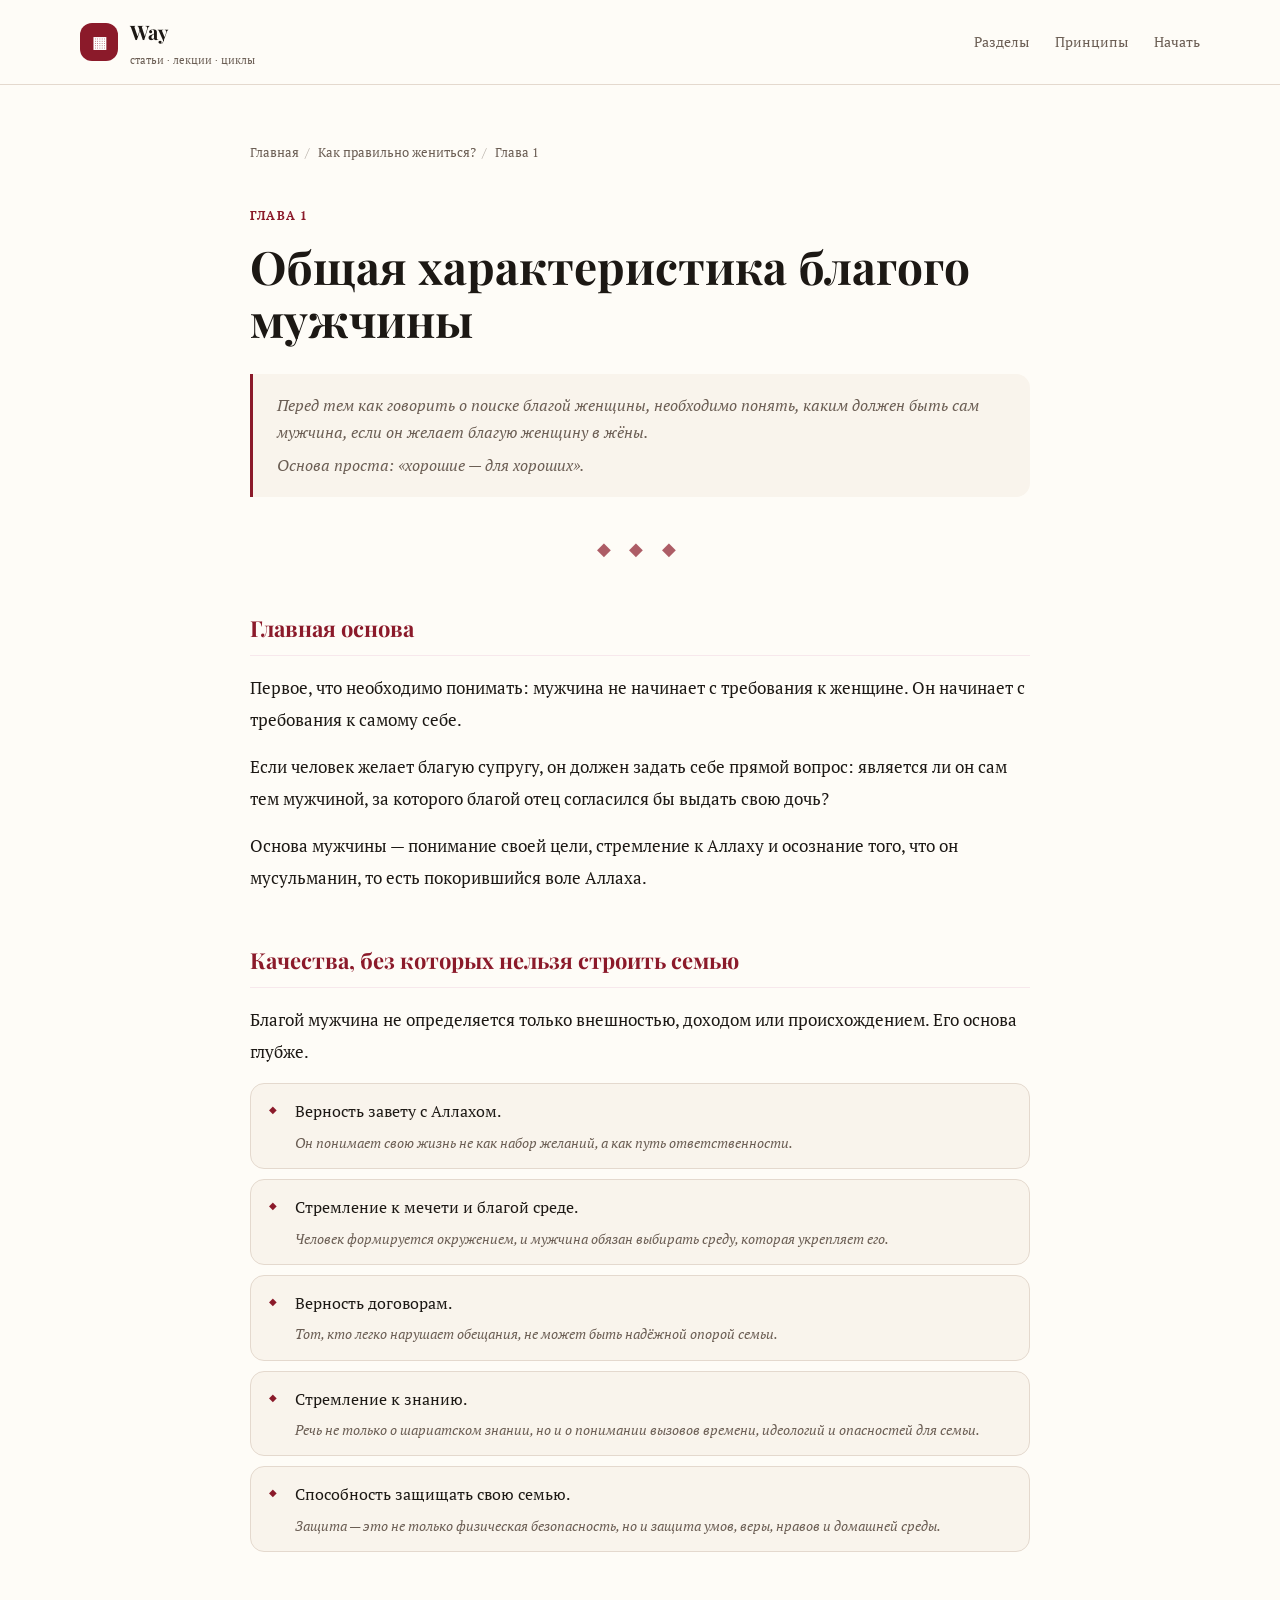
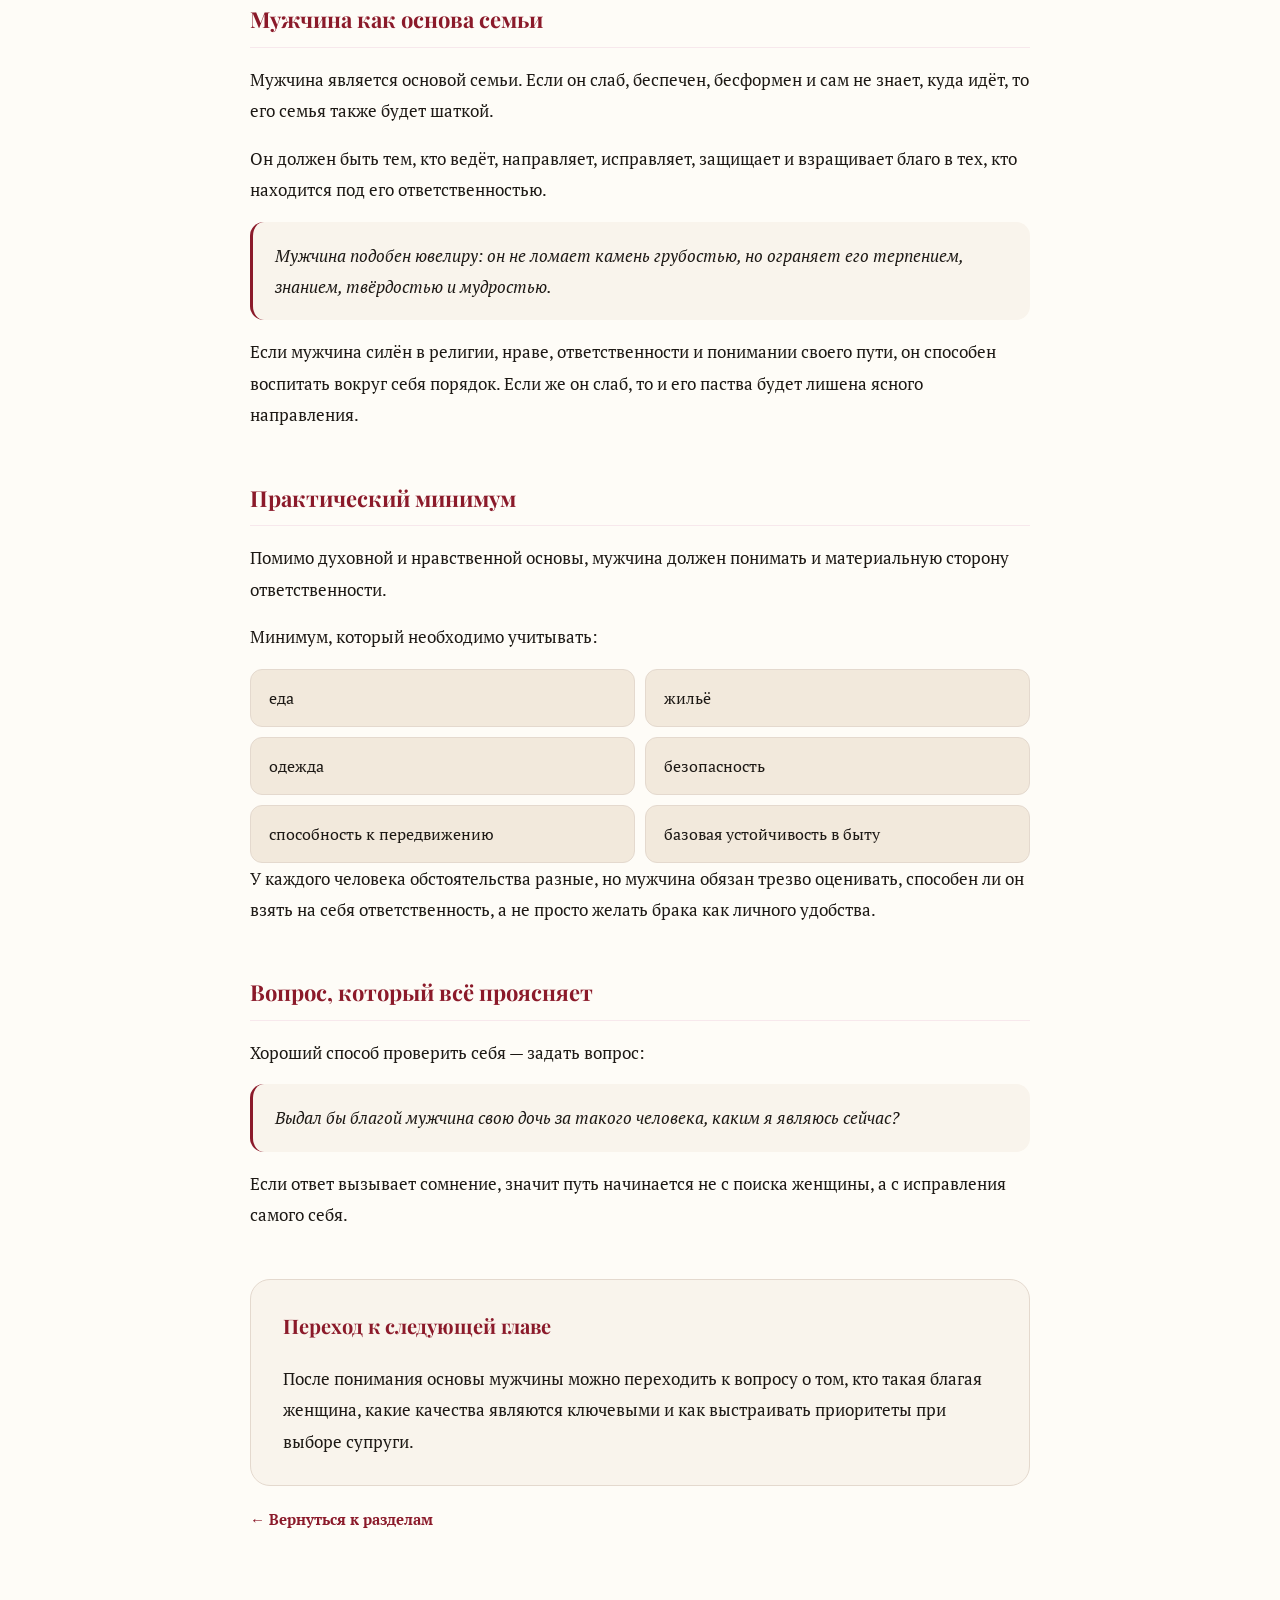
==== chapter1.html @ cffeb246 "Add files via upload" ====
<!doctype html>
<html lang="ru">
<head>
  <meta charset="utf-8" />
  <meta name="viewport" content="width=device-width, initial-scale=1" />
  <title>Общая характеристика благого мужчины — The Straight Way</title>
  <meta name="description" content="Первая глава цикла «Как правильно жениться?» — о качествах благого мужчины, ответственности перед семьёй и подготовке к браку." />
  <meta name="robots" content="index, follow" />
  <link rel="preconnect" href="https://fonts.googleapis.com" />
  <link rel="preconnect" href="https://fonts.gstatic.com" crossorigin />
  <link href="https://fonts.googleapis.com/css2?family=Playfair+Display:wght@400;600;700&family=PT+Serif:ital,wght@0,400;0,700;1,400&display=swap" rel="stylesheet" />
  <link rel="stylesheet" href="styles.css" />
</head>
<body>
  <header class="topbar">
    <div class="container nav">
      <a class="brand" href="index.html" aria-label="На главную">
        <span class="brand-icon">▦</span>
        <span><strong>Way</strong><small>статьи · лекции · циклы</small></span>
      </a>
      <nav class="nav-links">
        <a href="index.html#sections">Разделы</a>
        <a href="index.html#privacy">Принципы</a>
        <a href="index.html#start">Начать</a>
      </nav>
    </div>
  </header>

  <main class="container article-wrap">
    <div class="article-breadcrumb">
      <a href="index.html">Главная</a><span>/</span>
      <a href="index.html#sections">Как правильно жениться?</a><span>/</span>
      Глава 1
    </div>

    <span class="article-eyebrow">Глава 1</span>
    <h1>Общая характеристика благого мужчины</h1>

    <div class="article-intro">
      <p>Перед тем как говорить о поиске благой женщины, необходимо понять, каким должен быть сам мужчина, если он желает благую женщину в жёны.</p>
      <p>Основа проста: «хорошие — для хороших».</p>
    </div>

    <div class="article-ornament">◆ ◆ ◆</div>

    <section class="article-section">
      <h2>Главная основа</h2>
      <p>Первое, что необходимо понимать: мужчина не начинает с требования к женщине. Он начинает с требования к самому себе.</p>
      <p>Если человек желает благую супругу, он должен задать себе прямой вопрос: является ли он сам тем мужчиной, за которого благой отец согласился бы выдать свою дочь?</p>
      <p>Основа мужчины — понимание своей цели, стремление к Аллаху и осознание того, что он мусульманин, то есть покорившийся воле Аллаха.</p>
    </section>

    <section class="article-section">
      <h2>Качества, без которых нельзя строить семью</h2>
      <p>Благой мужчина не определяется только внешностью, доходом или происхождением. Его основа глубже.</p>

      <ul class="quality-list">
        <li>Верность завету с Аллахом.<span class="quality-note">Он понимает свою жизнь не как набор желаний, а как путь ответственности.</span></li>
        <li>Стремление к мечети и благой среде.<span class="quality-note">Человек формируется окружением, и мужчина обязан выбирать среду, которая укрепляет его.</span></li>
        <li>Верность договорам.<span class="quality-note">Тот, кто легко нарушает обещания, не может быть надёжной опорой семьи.</span></li>
        <li>Стремление к знанию.<span class="quality-note">Речь не только о шариатском знании, но и о понимании вызовов времени, идеологий и опасностей для семьи.</span></li>
        <li>Способность защищать свою семью.<span class="quality-note">Защита — это не только физическая безопасность, но и защита умов, веры, нравов и домашней среды.</span></li>
      </ul>
    </section>

    <section class="article-section">
      <h2>Мужчина как основа семьи</h2>
      <p>Мужчина является основой семьи. Если он слаб, беспечен, бесформен и сам не знает, куда идёт, то его семья также будет шаткой.</p>
      <p>Он должен быть тем, кто ведёт, направляет, исправляет, защищает и взращивает благо в тех, кто находится под его ответственностью.</p>

      <blockquote><p>Мужчина подобен ювелиру: он не ломает камень грубостью, но ограняет его терпением, знанием, твёрдостью и мудростью.</p></blockquote>

      <p>Если мужчина силён в религии, нраве, ответственности и понимании своего пути, он способен воспитать вокруг себя порядок. Если же он слаб, то и его паства будет лишена ясного направления.</p>
    </section>

    <section class="article-section">
      <h2>Практический минимум</h2>
      <p>Помимо духовной и нравственной основы, мужчина должен понимать и материальную сторону ответственности.</p>
      <p>Минимум, который необходимо учитывать:</p>

      <ul class="aspects-list">
        <li>еда</li>
        <li>жильё</li>
        <li>одежда</li>
        <li>безопасность</li>
        <li>способность к передвижению</li>
        <li>базовая устойчивость в быту</li>
      </ul>

      <p>У каждого человека обстоятельства разные, но мужчина обязан трезво оценивать, способен ли он взять на себя ответственность, а не просто желать брака как личного удобства.</p>
    </section>

    <section class="article-section">
      <h2>Вопрос, который всё проясняет</h2>
      <p>Хороший способ проверить себя — задать вопрос:</p>
      <blockquote><p>Выдал бы благой мужчина свою дочь за такого человека, каким я являюсь сейчас?</p></blockquote>
      <p>Если ответ вызывает сомнение, значит путь начинается не с поиска женщины, а с исправления самого себя.</p>
    </section>

    <section class="article-leadout">
      <div class="article-section">
        <h2>Переход к следующей главе</h2>
        <p>После понимания основы мужчины можно переходить к вопросу о том, кто такая благая женщина, какие качества являются ключевыми и как выстраивать приоритеты при выборе супруги.</p>
      </div>
    </section>

    <a class="back-link" href="index.html#sections">← Вернуться к разделам</a>
  </main>
</body>
</html>
---- styles.css ----
/* ── Variables ── */
:root{--bg:#FEFCF7;--bg-card:#F9F4EC;--cream:#F2E9DC;--line:#E4D9CE;--text:#1C1814;--muted:#6B5E54;--muted-light:#A8998F;--burgundy:#8B1A2A;--burgundy-dk:#6D1421;--burgundy-pale:#F7E8EC}

/* ── Reset ── */
*{box-sizing:border-box}html{scroll-behavior:smooth}body{margin:0;font-family:'PT Serif',Georgia,serif;background:var(--bg);color:var(--text);line-height:1.75}.container{width:min(1120px,calc(100% - 32px));margin:0 auto}

/* ── Topbar ── */
.topbar{position:sticky;top:0;z-index:10;border-bottom:1px solid var(--line);background:rgba(254,252,247,.95);backdrop-filter:blur(16px)}.nav{display:flex;align-items:center;justify-content:space-between;padding:14px 0}.brand{display:flex;gap:12px;align-items:center;text-decoration:none;color:var(--text)}.brand-icon{display:grid;place-items:center;width:38px;height:38px;border-radius:12px;background:var(--burgundy);color:#fff;font-weight:800;font-size:16px}.brand strong{font-family:'Playfair Display',Georgia,serif;font-size:20px;color:var(--text)}.brand small{display:block;color:var(--muted);font-size:11px;margin-top:2px}.nav-links{display:flex;gap:26px}.nav-links a{color:var(--muted);text-decoration:none;font-size:14px}.nav-links a:hover{color:var(--burgundy)}

/* ── Hero ── */
.hero{padding:80px 0 64px}.hero h1{font-family:'Playfair Display',Georgia,serif;font-size:clamp(72px,12vw,120px);line-height:1;margin:0 0 36px;letter-spacing:-.04em;color:var(--text)}.actions{display:flex;gap:12px;flex-wrap:wrap}.button{display:inline-flex;border-radius:14px;padding:14px 24px;text-decoration:none;font-weight:700;font-size:15px;font-family:'PT Serif',Georgia,serif;transition:all .18s}.primary{background:var(--burgundy);color:#fff}.primary:hover{background:var(--burgundy-dk)}.secondary{background:var(--cream);color:var(--text);border:1px solid var(--line)}.secondary:hover{background:var(--line)}

/* ── Sections ── */
.section-block{padding:20px 0 80px}.section-title{display:flex;justify-content:space-between;gap:20px;align-items:flex-end;margin-bottom:28px;padding-bottom:14px;border-bottom:2px solid var(--burgundy)}.section-title h2,.final-card h2{font-family:'Playfair Display',Georgia,serif;font-size:38px;margin:0;color:var(--text)}.section-title p{color:var(--muted);margin:8px 0 0;font-size:15px}.search{position:relative;min-width:300px}.search span{position:absolute;left:14px;top:13px;color:var(--muted-light)}.search input{width:100%;border:1px solid var(--line);background:#fff;color:var(--text);border-radius:14px;padding:13px 14px 13px 40px;outline:none;font-family:'PT Serif',Georgia,serif;font-size:14px}.search input::placeholder{color:var(--muted-light)}.search input:focus{border-color:var(--burgundy)}

/* ── Accordion ── */
.accordion{display:grid;gap:14px}.panel{border:1px solid var(--line);background:var(--bg-card);border-radius:20px;overflow:hidden}.panel[hidden]{display:none}.panel-head{width:100%;display:flex;justify-content:space-between;gap:20px;background:transparent;color:var(--text);border:0;text-align:left;padding:24px 28px;cursor:pointer;transition:background .15s}.panel-head:hover{background:var(--cream)}.panel.open>.panel-head{background:var(--cream)}.panel-head em{font-style:normal;display:inline-block;color:var(--burgundy);font-size:11px;border:1px solid var(--burgundy-pale);background:var(--burgundy-pale);border-radius:999px;padding:5px 12px;margin-bottom:10px;letter-spacing:.06em;font-weight:700;text-transform:uppercase}.panel-head strong{display:block;font-family:'Playfair Display',Georgia,serif;font-size:22px;color:var(--text)}.panel-head small{display:block;color:var(--muted);font-size:14px;line-height:1.65;max-width:780px;margin-top:6px}.panel-head i{font-style:normal;font-size:20px;transition:.2s;color:var(--muted-light);flex-shrink:0;margin-top:6px}.panel.open .panel-head i{transform:rotate(180deg)}.panel-body{display:none;border-top:1px solid var(--line);padding:24px 28px;background:#fff}.panel.open .panel-body{display:block}

/* ── Chapter grid ── */
.chapter-grid{counter-reset:item;list-style:none;display:grid;grid-template-columns:repeat(2,minmax(0,1fr));gap:10px;margin:0;padding:0}.chapter-grid li{border:1px solid var(--line);background:var(--bg);border-radius:14px;padding:16px 18px;color:var(--text);transition:border-color .15s,background .15s;font-size:15px;line-height:1.5}.chapter-grid li::before{counter-increment:item;content:"Глава " counter(item);display:block;color:var(--burgundy);font-size:11px;font-weight:700;text-transform:uppercase;letter-spacing:.07em;margin-bottom:6px}.chapter-grid li:first-child{border-left:3px solid var(--burgundy);background:var(--burgundy-pale);cursor:pointer}.chapter-grid li:first-child:hover{background:#f0d8de}.chapter-grid li:first-child a{color:var(--text);text-decoration:none;display:block;font-weight:700}.chapter-grid li:first-child a:hover{color:var(--burgundy)}

/* ── Info cards ── */
.cards{display:grid;grid-template-columns:repeat(3,1fr);gap:14px;padding-bottom:80px}.info-card{border:1px solid var(--line);background:var(--bg-card);border-radius:22px;padding:26px}.info-card h3{font-family:'Playfair Display',Georgia,serif;font-size:20px;margin:0 0 12px;color:var(--text)}.info-card p{color:var(--muted);line-height:1.7;margin:0;font-size:15px}

/* ── Final card ── */
.final-card{background:var(--burgundy);color:#fff;border-radius:26px;padding:40px;margin-bottom:80px}.final-card h2{font-family:'Playfair Display',Georgia,serif;color:#fff;margin:0 0 16px}.final-card p{max-width:760px;color:rgba(255,255,255,.82);line-height:1.75;margin:0;font-size:16px}

/* ── Article / Chapter page ── */
.article-wrap{padding:56px 0 100px;max-width:780px}.article-breadcrumb{font-size:13px;color:var(--muted);margin-bottom:36px}.article-breadcrumb a{color:var(--muted);text-decoration:none}.article-breadcrumb a:hover{color:var(--burgundy)}.article-breadcrumb span{margin:0 6px;opacity:.5}.article-eyebrow{display:inline-block;color:var(--burgundy);font-size:12px;font-weight:700;text-transform:uppercase;letter-spacing:.1em;margin-bottom:14px}.article-wrap h1{font-family:'Playfair Display',Georgia,serif;font-size:clamp(28px,5vw,46px);line-height:1.15;margin:0 0 28px;color:var(--text)}.article-intro{background:var(--bg-card);border-left:3px solid var(--burgundy);border-radius:0 14px 14px 0;padding:18px 24px;margin:0 0 36px;color:var(--muted);font-style:italic;font-size:16px;line-height:1.7}.article-intro p{margin:0 0 6px}.article-intro p:last-child{margin:0}.article-ornament{text-align:center;color:var(--burgundy);font-size:18px;letter-spacing:.4em;margin:0 0 44px;opacity:.7}.article-section{margin-bottom:48px}.article-section h2{font-family:'Playfair Display',Georgia,serif;font-size:22px;color:var(--burgundy);margin:0 0 16px;padding-bottom:8px;border-bottom:1px solid var(--burgundy-pale)}.article-section p{margin:0 0 16px;font-size:17px;line-height:1.85}.article-section p:last-child{margin:0}.article-section blockquote{margin:16px 0;padding:18px 22px;background:var(--bg-card);border-radius:14px;border-left:3px solid var(--burgundy);font-style:italic;font-size:16px;line-height:1.75}.article-section blockquote p{margin:0}.quality-list{list-style:none;padding:0;margin:0 0 8px;display:grid;gap:10px}.quality-list li{background:var(--bg-card);border:1px solid var(--line);border-radius:14px;padding:14px 18px 14px 44px;font-size:16px;line-height:1.65;position:relative}.quality-list li::before{content:"◆";color:var(--burgundy);font-size:10px;position:absolute;left:18px;top:18px}.quality-note{display:block;color:var(--muted);font-size:14px;margin-top:7px;line-height:1.6;font-style:italic}.aspects-list{list-style:none;padding:0;margin:0;display:grid;grid-template-columns:repeat(2,1fr);gap:10px}.aspects-list li{background:var(--cream);border:1px solid var(--line);border-radius:12px;padding:14px 18px;font-size:16px}.article-leadout{background:var(--bg-card);border:1px solid var(--line);border-radius:20px;padding:28px 32px;margin-top:20px}.article-leadout .article-section{margin:0}.article-leadout h2{border-bottom:none;margin-bottom:12px;font-size:20px}.back-link{display:inline-flex;margin-top:20px;color:var(--burgundy);text-decoration:none;font-size:15px;font-weight:700}.back-link:hover{text-decoration:underline}

/* ── Responsive ── */
@media(max-width:820px){.nav-links{display:none}.hero{padding:48px 0 40px}.hero h1{font-size:56px}.section-title{display:block}.search{display:block;min-width:0;margin-top:16px}.chapter-grid,.cards{grid-template-columns:1fr}.aspects-list{grid-template-columns:1fr}.article-wrap{padding:40px 0 60px}}
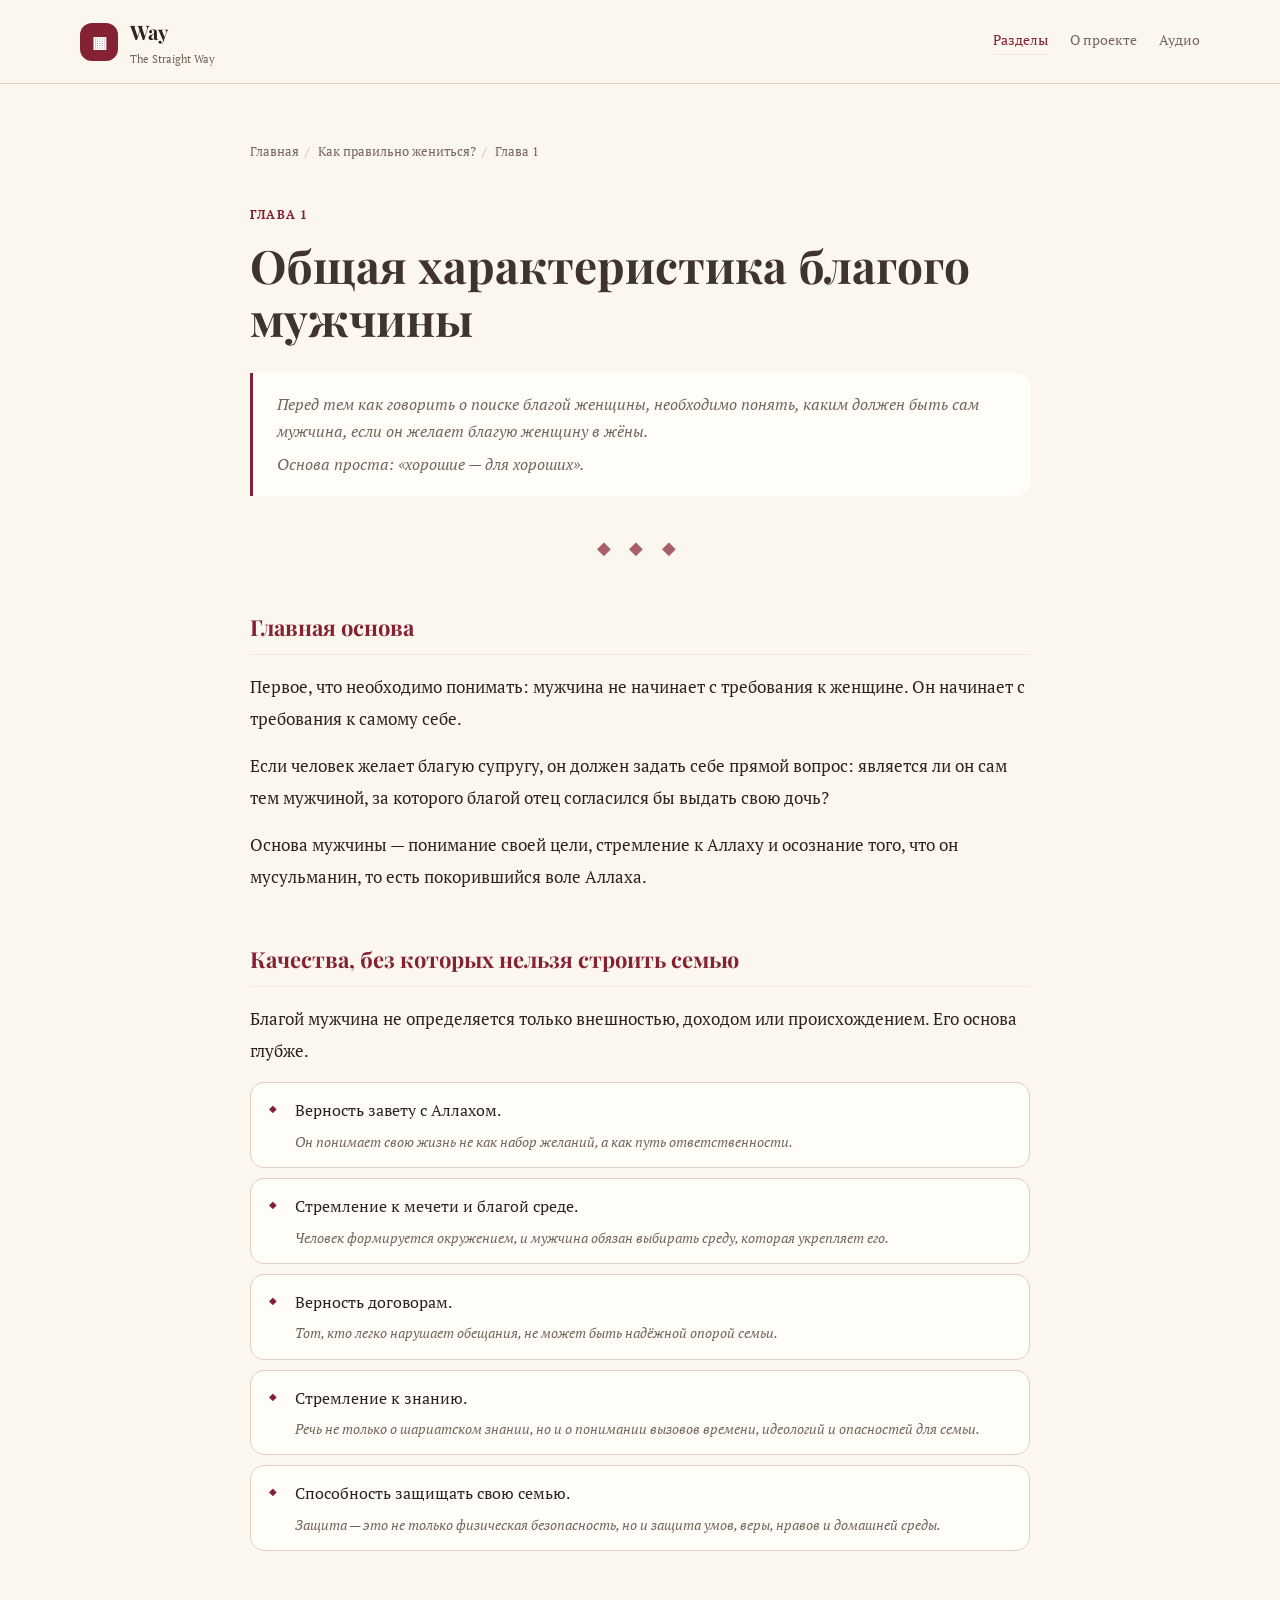
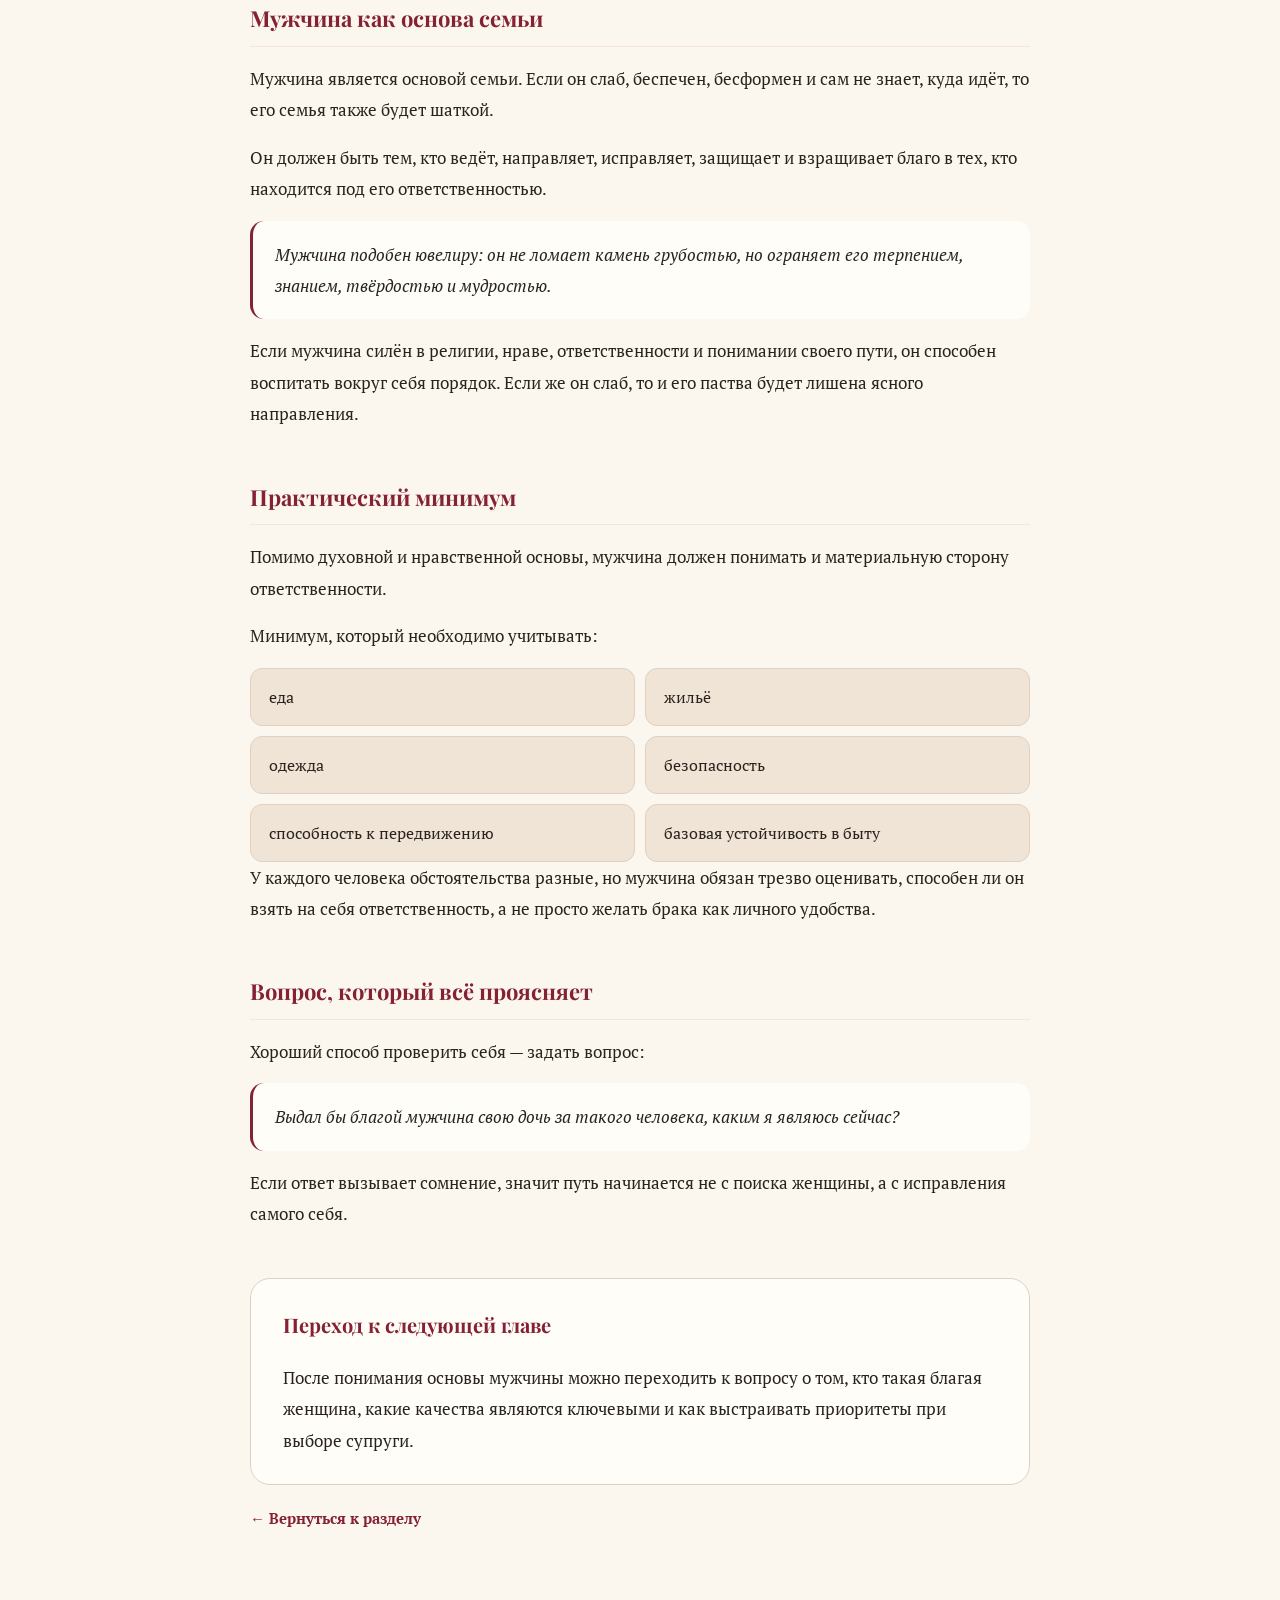
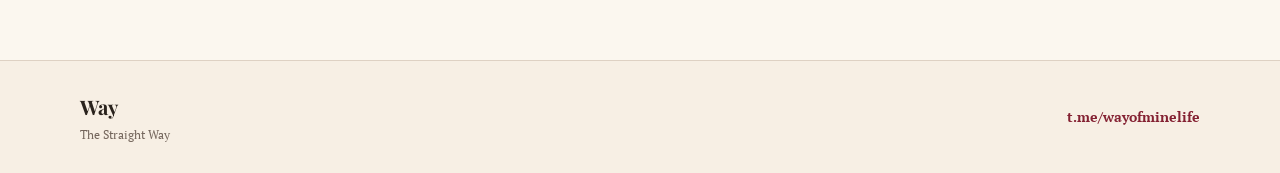
==== commit b1881115: "Add files via upload" ====
--- a/chapter1.html
+++ b/chapter1.html
@@ -16,12 +16,12 @@
     <div class="container nav">
       <a class="brand" href="index.html" aria-label="На главную">
         <span class="brand-icon">▦</span>
-        <span><strong>Way</strong><small>статьи · лекции · циклы</small></span>
+        <span><strong>Way</strong><small>The Straight Way</small></span>
       </a>
-      <nav class="nav-links">
-        <a href="index.html#sections">Разделы</a>
-        <a href="index.html#privacy">Принципы</a>
-        <a href="index.html#start">Начать</a>
+      <nav class="nav-links" aria-label="Главное меню">
+        <a class="active" href="index.html#sections">Разделы</a>
+        <a class="" href="about.html">О проекте</a>
+        <a class="" href="audio.html">Аудио</a>
       </nav>
     </div>
   </header>
@@ -29,7 +29,7 @@
   <main class="container article-wrap">
     <div class="article-breadcrumb">
       <a href="index.html">Главная</a><span>/</span>
-      <a href="index.html#sections">Как правильно жениться?</a><span>/</span>
+      <a href="marriage.html">Как правильно жениться?</a><span>/</span>
       Глава 1
     </div>
 
@@ -104,7 +104,17 @@
       </div>
     </section>
 
-    <a class="back-link" href="index.html#sections">← Вернуться к разделам</a>
+    <a class="back-link" href="marriage.html">← Вернуться к разделу</a>
   </main>
+  <footer class="site-footer">
+    <div class="container footer-inner">
+      <div>
+        <strong>Way</strong>
+        <span>The Straight Way</span>
+      </div>
+      <a href="https://t.me/wayofminelife" target="_blank" rel="noopener noreferrer">t.me/wayofminelife</a>
+    </div>
+  </footer>
+  <script src="script.js"></script>
 </body>
 </html>
--- a/styles.css
+++ b/styles.css
@@ -1,32 +1,47 @@
 /* ── Variables ── */
-:root{--bg:#FEFCF7;--bg-card:#F9F4EC;--cream:#F2E9DC;--line:#E4D9CE;--text:#1C1814;--muted:#6B5E54;--muted-light:#A8998F;--burgundy:#8B1A2A;--burgundy-dk:#6D1421;--burgundy-pale:#F7E8EC}
+:root{
+  --bg:#FBF7EF;
+  --bg-soft:#F7EFE4;
+  --bg-card:#FFFDF8;
+  --cream:#EFE4D5;
+  --line:#DED1C3;
+  --text:#2A231D;
+  --text-soft:#3E342C;
+  --muted:#74665C;
+  --muted-light:#A8998F;
+  --burgundy:#842132;
+  --burgundy-dk:#681927;
+  --burgundy-pale:#F4E2E6;
+  --shadow:0 14px 36px rgba(60,39,25,.07);
+}
 
 /* ── Reset ── */
-*{box-sizing:border-box}html{scroll-behavior:smooth}body{margin:0;font-family:'PT Serif',Georgia,serif;background:var(--bg);color:var(--text);line-height:1.75}.container{width:min(1120px,calc(100% - 32px));margin:0 auto}
+*{box-sizing:border-box}html{scroll-behavior:smooth}body{margin:0;font-family:'PT Serif',Georgia,serif;background:var(--bg);color:var(--text);line-height:1.75}.container{width:min(1120px,calc(100% - 32px));margin:0 auto}a{color:inherit}
 
 /* ── Topbar ── */
-.topbar{position:sticky;top:0;z-index:10;border-bottom:1px solid var(--line);background:rgba(254,252,247,.95);backdrop-filter:blur(16px)}.nav{display:flex;align-items:center;justify-content:space-between;padding:14px 0}.brand{display:flex;gap:12px;align-items:center;text-decoration:none;color:var(--text)}.brand-icon{display:grid;place-items:center;width:38px;height:38px;border-radius:12px;background:var(--burgundy);color:#fff;font-weight:800;font-size:16px}.brand strong{font-family:'Playfair Display',Georgia,serif;font-size:20px;color:var(--text)}.brand small{display:block;color:var(--muted);font-size:11px;margin-top:2px}.nav-links{display:flex;gap:26px}.nav-links a{color:var(--muted);text-decoration:none;font-size:14px}.nav-links a:hover{color:var(--burgundy)}
+.topbar{position:sticky;top:0;z-index:10;border-bottom:1px solid var(--line);background:rgba(251,247,239,.96);backdrop-filter:blur(16px)}.nav{display:flex;align-items:center;justify-content:space-between;padding:14px 0}.brand{display:flex;gap:12px;align-items:center;text-decoration:none;color:var(--text)}.brand-icon{display:grid;place-items:center;width:38px;height:38px;border-radius:12px;background:var(--burgundy);color:#fff;font-weight:800;font-size:16px}.brand strong{font-family:'Playfair Display',Georgia,serif;font-size:20px;color:var(--text)}.brand small{display:block;color:var(--muted);font-size:11px;margin-top:1px}.nav-links{display:flex;gap:22px}.nav-links a{color:var(--muted);text-decoration:none;font-size:14px;border-bottom:1px solid transparent;padding-bottom:2px}.nav-links a:hover,.nav-links a.active{color:var(--burgundy);border-bottom-color:var(--burgundy-pale)}
 
 /* ── Hero ── */
-.hero{padding:80px 0 64px}.hero h1{font-family:'Playfair Display',Georgia,serif;font-size:clamp(72px,12vw,120px);line-height:1;margin:0 0 36px;letter-spacing:-.04em;color:var(--text)}.actions{display:flex;gap:12px;flex-wrap:wrap}.button{display:inline-flex;border-radius:14px;padding:14px 24px;text-decoration:none;font-weight:700;font-size:15px;font-family:'PT Serif',Georgia,serif;transition:all .18s}.primary{background:var(--burgundy);color:#fff}.primary:hover{background:var(--burgundy-dk)}.secondary{background:var(--cream);color:var(--text);border:1px solid var(--line)}.secondary:hover{background:var(--line)}
+.hero{padding:76px 0 54px}.hero h1{font-family:'Playfair Display',Georgia,serif;font-size:clamp(62px,9vw,94px);font-weight:600;line-height:.98;margin:0 0 14px;letter-spacing:-.035em;color:var(--text-soft);text-rendering:optimizeLegibility}.hero-subtitle{margin:0 0 30px;max-width:560px;color:var(--muted);font-size:20px;line-height:1.55}.actions{display:flex;gap:12px;flex-wrap:wrap}.button{display:inline-flex;border-radius:14px;padding:13px 22px;text-decoration:none;font-weight:700;font-size:15px;font-family:'PT Serif',Georgia,serif;transition:all .18s}.primary{background:var(--burgundy);color:#fff}.primary:hover{background:var(--burgundy-dk)}
 
 /* ── Sections ── */
-.section-block{padding:20px 0 80px}.section-title{display:flex;justify-content:space-between;gap:20px;align-items:flex-end;margin-bottom:28px;padding-bottom:14px;border-bottom:2px solid var(--burgundy)}.section-title h2,.final-card h2{font-family:'Playfair Display',Georgia,serif;font-size:38px;margin:0;color:var(--text)}.section-title p{color:var(--muted);margin:8px 0 0;font-size:15px}.search{position:relative;min-width:300px}.search span{position:absolute;left:14px;top:13px;color:var(--muted-light)}.search input{width:100%;border:1px solid var(--line);background:#fff;color:var(--text);border-radius:14px;padding:13px 14px 13px 40px;outline:none;font-family:'PT Serif',Georgia,serif;font-size:14px}.search input::placeholder{color:var(--muted-light)}.search input:focus{border-color:var(--burgundy)}
+.section-block{padding:22px 0 84px}.section-title{display:flex;justify-content:space-between;gap:20px;align-items:flex-end;margin-bottom:28px;padding-bottom:14px;border-bottom:2px solid var(--burgundy)}.section-title h2,.final-card h2{font-family:'Playfair Display',Georgia,serif;font-size:36px;margin:0;color:var(--text)}.search-wrap{position:relative;width:min(380px,100%)}.search{position:relative;display:block}.search span{position:absolute;left:14px;top:13px;color:var(--muted-light)}.search input{width:100%;border:1px solid var(--line);background:#fff;color:var(--text);border-radius:14px;padding:13px 14px 13px 40px;outline:none;font-family:'PT Serif',Georgia,serif;font-size:14px;box-shadow:0 8px 20px rgba(70,45,25,.04)}.search input::placeholder{color:var(--muted-light)}.search input:focus{border-color:var(--burgundy)}.search-results{display:none;position:absolute;top:calc(100% + 8px);right:0;width:min(520px,calc(100vw - 32px));max-height:360px;overflow:auto;border:1px solid var(--line);background:#fff;border-radius:16px;box-shadow:var(--shadow);padding:8px;z-index:20}.search-results.open{display:block}.search-item{display:block;text-decoration:none;border-radius:12px;padding:12px 14px;color:var(--text)}.search-item:hover{background:var(--bg-soft)}.search-item strong{display:block;font-size:15px}.search-item span{display:block;color:var(--muted);font-size:13px;line-height:1.55;margin-top:3px}.search-empty{padding:12px 14px;color:var(--muted);font-size:14px}
 
 /* ── Accordion ── */
-.accordion{display:grid;gap:14px}.panel{border:1px solid var(--line);background:var(--bg-card);border-radius:20px;overflow:hidden}.panel[hidden]{display:none}.panel-head{width:100%;display:flex;justify-content:space-between;gap:20px;background:transparent;color:var(--text);border:0;text-align:left;padding:24px 28px;cursor:pointer;transition:background .15s}.panel-head:hover{background:var(--cream)}.panel.open>.panel-head{background:var(--cream)}.panel-head em{font-style:normal;display:inline-block;color:var(--burgundy);font-size:11px;border:1px solid var(--burgundy-pale);background:var(--burgundy-pale);border-radius:999px;padding:5px 12px;margin-bottom:10px;letter-spacing:.06em;font-weight:700;text-transform:uppercase}.panel-head strong{display:block;font-family:'Playfair Display',Georgia,serif;font-size:22px;color:var(--text)}.panel-head small{display:block;color:var(--muted);font-size:14px;line-height:1.65;max-width:780px;margin-top:6px}.panel-head i{font-style:normal;font-size:20px;transition:.2s;color:var(--muted-light);flex-shrink:0;margin-top:6px}.panel.open .panel-head i{transform:rotate(180deg)}.panel-body{display:none;border-top:1px solid var(--line);padding:24px 28px;background:#fff}.panel.open .panel-body{display:block}
+.accordion{display:grid;gap:14px}.panel{border:1px solid var(--line);background:var(--bg-card);border-radius:20px;overflow:hidden;box-shadow:0 10px 30px rgba(60,39,25,.04)}.panel[hidden]{display:none}.panel-head{width:100%;display:flex;justify-content:space-between;gap:20px;background:transparent;color:var(--text);border:0;text-align:left;padding:24px 28px;cursor:pointer;transition:background .15s}.panel-head:hover{background:var(--bg-soft)}.panel.open>.panel-head{background:var(--bg-soft)}.panel-head em{font-style:normal;display:inline-block;color:var(--burgundy);font-size:11px;border:1px solid var(--burgundy-pale);background:var(--burgundy-pale);border-radius:999px;padding:5px 12px;margin-bottom:10px;letter-spacing:.06em;font-weight:700;text-transform:uppercase}.panel-head strong{display:block;font-family:'Playfair Display',Georgia,serif;font-size:22px;color:var(--text)}.panel-head small{display:block;color:var(--muted);font-size:14px;line-height:1.65;max-width:780px;margin-top:6px}.panel-head i{font-style:normal;font-size:20px;transition:.2s;color:var(--muted-light);flex-shrink:0;margin-top:6px}.panel.open .panel-head i{transform:rotate(180deg)}.panel-body{display:none;border-top:1px solid var(--line);padding:24px 28px;background:#fff}.panel.open .panel-body{display:block}.section-link{display:inline-flex;margin:0 0 16px;padding:10px 15px;border-radius:12px;background:var(--burgundy);color:#fff;text-decoration:none;font-weight:700;font-size:14px}.section-link:hover{background:var(--burgundy-dk)}
 
 /* ── Chapter grid ── */
-.chapter-grid{counter-reset:item;list-style:none;display:grid;grid-template-columns:repeat(2,minmax(0,1fr));gap:10px;margin:0;padding:0}.chapter-grid li{border:1px solid var(--line);background:var(--bg);border-radius:14px;padding:16px 18px;color:var(--text);transition:border-color .15s,background .15s;font-size:15px;line-height:1.5}.chapter-grid li::before{counter-increment:item;content:"Глава " counter(item);display:block;color:var(--burgundy);font-size:11px;font-weight:700;text-transform:uppercase;letter-spacing:.07em;margin-bottom:6px}.chapter-grid li:first-child{border-left:3px solid var(--burgundy);background:var(--burgundy-pale);cursor:pointer}.chapter-grid li:first-child:hover{background:#f0d8de}.chapter-grid li:first-child a{color:var(--text);text-decoration:none;display:block;font-weight:700}.chapter-grid li:first-child a:hover{color:var(--burgundy)}
+.chapter-grid{counter-reset:item;list-style:none;display:grid;grid-template-columns:repeat(2,minmax(0,1fr));gap:10px;margin:0;padding:0}.chapter-grid li{border:1px solid var(--line);background:var(--bg);border-radius:14px;padding:16px 18px;color:var(--text);transition:border-color .15s,background .15s;font-size:15px;line-height:1.5}.chapter-grid li::before{counter-increment:item;content:"Глава " counter(item);display:block;color:var(--burgundy);font-size:11px;font-weight:700;text-transform:uppercase;letter-spacing:.07em;margin-bottom:6px}.chapter-grid li a{color:var(--text);text-decoration:none;display:block}.chapter-grid li a:hover{color:var(--burgundy)}.chapter-grid li:first-child{border-left:3px solid var(--burgundy);background:var(--burgundy-pale)}.chapter-grid li:hover{background:var(--bg-soft)}
 
-/* ── Info cards ── */
-.cards{display:grid;grid-template-columns:repeat(3,1fr);gap:14px;padding-bottom:80px}.info-card{border:1px solid var(--line);background:var(--bg-card);border-radius:22px;padding:26px}.info-card h3{font-family:'Playfair Display',Georgia,serif;font-size:20px;margin:0 0 12px;color:var(--text)}.info-card p{color:var(--muted);line-height:1.7;margin:0;font-size:15px}
-
-/* ── Final card ── */
-.final-card{background:var(--burgundy);color:#fff;border-radius:26px;padding:40px;margin-bottom:80px}.final-card h2{font-family:'Playfair Display',Georgia,serif;color:#fff;margin:0 0 16px}.final-card p{max-width:760px;color:rgba(255,255,255,.82);line-height:1.75;margin:0;font-size:16px}
+/* ── Pages ── */
+.page-wrap{padding:56px 0 88px}.page-wrap.narrow{max-width:820px}.page-hero{margin-bottom:34px}.page-hero.compact{max-width:780px}.page-hero h1{font-family:'Playfair Display',Georgia,serif;font-size:clamp(34px,6vw,54px);line-height:1.08;margin:0 0 16px;color:var(--text-soft)}.page-hero p{color:var(--muted);font-size:17px;line-height:1.75;margin:0;max-width:760px}.chapter-list{display:grid;gap:12px}.chapter-card{border:1px solid var(--line);background:var(--bg-card);border-radius:18px;padding:22px 24px;box-shadow:0 8px 24px rgba(60,39,25,.035)}.chapter-card span,.audio-card span{display:inline-block;color:var(--burgundy);font-size:11px;font-weight:700;text-transform:uppercase;letter-spacing:.08em;margin-bottom:8px}.chapter-card h3{font-family:'Playfair Display',Georgia,serif;font-size:21px;line-height:1.35;margin:0 0 8px;color:var(--text)}.chapter-card p{color:var(--muted);margin:0}.text-link{color:var(--burgundy);font-weight:700;text-decoration:none}.text-link:hover{text-decoration:underline}.audio-grid{display:grid;grid-template-columns:repeat(3,1fr);gap:14px}.audio-card{border:1px solid var(--line);background:var(--bg-card);border-radius:20px;padding:24px;box-shadow:0 8px 24px rgba(60,39,25,.035)}.audio-card h2{font-family:'Playfair Display',Georgia,serif;margin:0 0 10px;font-size:22px}.audio-card p{margin:0;color:var(--muted)}.simple-text{max-width:780px}
 
 /* ── Article / Chapter page ── */
-.article-wrap{padding:56px 0 100px;max-width:780px}.article-breadcrumb{font-size:13px;color:var(--muted);margin-bottom:36px}.article-breadcrumb a{color:var(--muted);text-decoration:none}.article-breadcrumb a:hover{color:var(--burgundy)}.article-breadcrumb span{margin:0 6px;opacity:.5}.article-eyebrow{display:inline-block;color:var(--burgundy);font-size:12px;font-weight:700;text-transform:uppercase;letter-spacing:.1em;margin-bottom:14px}.article-wrap h1{font-family:'Playfair Display',Georgia,serif;font-size:clamp(28px,5vw,46px);line-height:1.15;margin:0 0 28px;color:var(--text)}.article-intro{background:var(--bg-card);border-left:3px solid var(--burgundy);border-radius:0 14px 14px 0;padding:18px 24px;margin:0 0 36px;color:var(--muted);font-style:italic;font-size:16px;line-height:1.7}.article-intro p{margin:0 0 6px}.article-intro p:last-child{margin:0}.article-ornament{text-align:center;color:var(--burgundy);font-size:18px;letter-spacing:.4em;margin:0 0 44px;opacity:.7}.article-section{margin-bottom:48px}.article-section h2{font-family:'Playfair Display',Georgia,serif;font-size:22px;color:var(--burgundy);margin:0 0 16px;padding-bottom:8px;border-bottom:1px solid var(--burgundy-pale)}.article-section p{margin:0 0 16px;font-size:17px;line-height:1.85}.article-section p:last-child{margin:0}.article-section blockquote{margin:16px 0;padding:18px 22px;background:var(--bg-card);border-radius:14px;border-left:3px solid var(--burgundy);font-style:italic;font-size:16px;line-height:1.75}.article-section blockquote p{margin:0}.quality-list{list-style:none;padding:0;margin:0 0 8px;display:grid;gap:10px}.quality-list li{background:var(--bg-card);border:1px solid var(--line);border-radius:14px;padding:14px 18px 14px 44px;font-size:16px;line-height:1.65;position:relative}.quality-list li::before{content:"◆";color:var(--burgundy);font-size:10px;position:absolute;left:18px;top:18px}.quality-note{display:block;color:var(--muted);font-size:14px;margin-top:7px;line-height:1.6;font-style:italic}.aspects-list{list-style:none;padding:0;margin:0;display:grid;grid-template-columns:repeat(2,1fr);gap:10px}.aspects-list li{background:var(--cream);border:1px solid var(--line);border-radius:12px;padding:14px 18px;font-size:16px}.article-leadout{background:var(--bg-card);border:1px solid var(--line);border-radius:20px;padding:28px 32px;margin-top:20px}.article-leadout .article-section{margin:0}.article-leadout h2{border-bottom:none;margin-bottom:12px;font-size:20px}.back-link{display:inline-flex;margin-top:20px;color:var(--burgundy);text-decoration:none;font-size:15px;font-weight:700}.back-link:hover{text-decoration:underline}
+.article-wrap{padding:56px 0 100px;max-width:780px}.article-breadcrumb{font-size:13px;color:var(--muted);margin-bottom:36px}.article-breadcrumb a{color:var(--muted);text-decoration:none}.article-breadcrumb a:hover{color:var(--burgundy)}.article-breadcrumb span{margin:0 6px;opacity:.5}.article-eyebrow{display:inline-block;color:var(--burgundy);font-size:12px;font-weight:700;text-transform:uppercase;letter-spacing:.1em;margin-bottom:14px}.article-wrap h1{font-family:'Playfair Display',Georgia,serif;font-size:clamp(28px,5vw,46px);line-height:1.15;margin:0 0 28px;color:var(--text-soft)}.article-intro{background:var(--bg-card);border-left:3px solid var(--burgundy);border-radius:0 14px 14px 0;padding:18px 24px;margin:0 0 36px;color:var(--muted);font-style:italic;font-size:16px;line-height:1.7}.article-intro p{margin:0 0 6px}.article-intro p:last-child{margin:0}.article-ornament{text-align:center;color:var(--burgundy);font-size:18px;letter-spacing:.4em;margin:0 0 44px;opacity:.7}.article-section{margin-bottom:48px}.article-section h2{font-family:'Playfair Display',Georgia,serif;font-size:22px;color:var(--burgundy);margin:0 0 16px;padding-bottom:8px;border-bottom:1px solid var(--burgundy-pale)}.article-section p{margin:0 0 16px;font-size:17px;line-height:1.85}.article-section p:last-child{margin:0}.article-section blockquote{margin:16px 0;padding:18px 22px;background:var(--bg-card);border-radius:14px;border-left:3px solid var(--burgundy);font-style:italic;font-size:16px;line-height:1.75}.article-section blockquote p{margin:0}.quality-list{list-style:none;padding:0;margin:0 0 8px;display:grid;gap:10px}.quality-list li{background:var(--bg-card);border:1px solid var(--line);border-radius:14px;padding:14px 18px 14px 44px;font-size:16px;line-height:1.65;position:relative}.quality-list li::before{content:"◆";color:var(--burgundy);font-size:10px;position:absolute;left:18px;top:18px}.quality-note{display:block;color:var(--muted);font-size:14px;margin-top:7px;line-height:1.6;font-style:italic}.aspects-list{list-style:none;padding:0;margin:0;display:grid;grid-template-columns:repeat(2,1fr);gap:10px}.aspects-list li{background:var(--cream);border:1px solid var(--line);border-radius:12px;padding:14px 18px;font-size:16px}.article-leadout{background:var(--bg-card);border:1px solid var(--line);border-radius:20px;padding:28px 32px;margin-top:20px}.article-leadout .article-section{margin:0}.article-leadout h2{border-bottom:none;margin-bottom:12px;font-size:20px}.back-link{display:inline-flex;margin-top:20px;color:var(--burgundy);text-decoration:none;font-size:15px;font-weight:700}.back-link:hover{text-decoration:underline}
+
+/* ── Footer ── */
+.site-footer{border-top:1px solid var(--line);background:var(--bg-soft);padding:28px 0;margin-top:28px}.footer-inner{display:flex;align-items:center;justify-content:space-between;gap:18px;color:var(--muted);font-size:14px}.footer-inner strong{display:block;font-family:'Playfair Display',Georgia,serif;font-size:20px;color:var(--text)}.footer-inner span{display:block;font-size:12px}.footer-inner a{color:var(--burgundy);font-weight:700;text-decoration:none}.footer-inner a:hover{text-decoration:underline}
 
 /* ── Responsive ── */
-@media(max-width:820px){.nav-links{display:none}.hero{padding:48px 0 40px}.hero h1{font-size:56px}.section-title{display:block}.search{display:block;min-width:0;margin-top:16px}.chapter-grid,.cards{grid-template-columns:1fr}.aspects-list{grid-template-columns:1fr}.article-wrap{padding:40px 0 60px}}
+@media(max-width:820px){.nav-links{gap:14px}.hero{padding:48px 0 38px}.hero h1{font-size:58px}.hero-subtitle{font-size:18px}.section-title{display:block}.search-wrap{width:100%;margin-top:16px}.search-results{left:0;right:auto;width:100%}.chapter-grid,.audio-grid{grid-template-columns:1fr}.aspects-list{grid-template-columns:1fr}.article-wrap,.page-wrap{padding:40px 0 60px}.footer-inner{align-items:flex-start;flex-direction:column}}
+@media(max-width:540px){.nav{align-items:flex-start;gap:12px;flex-direction:column}.nav-links{width:100%;justify-content:space-between}.panel-head{padding:20px}.panel-body{padding:20px}.chapter-card{padding:20px}.section-title h2{font-size:32px}}
